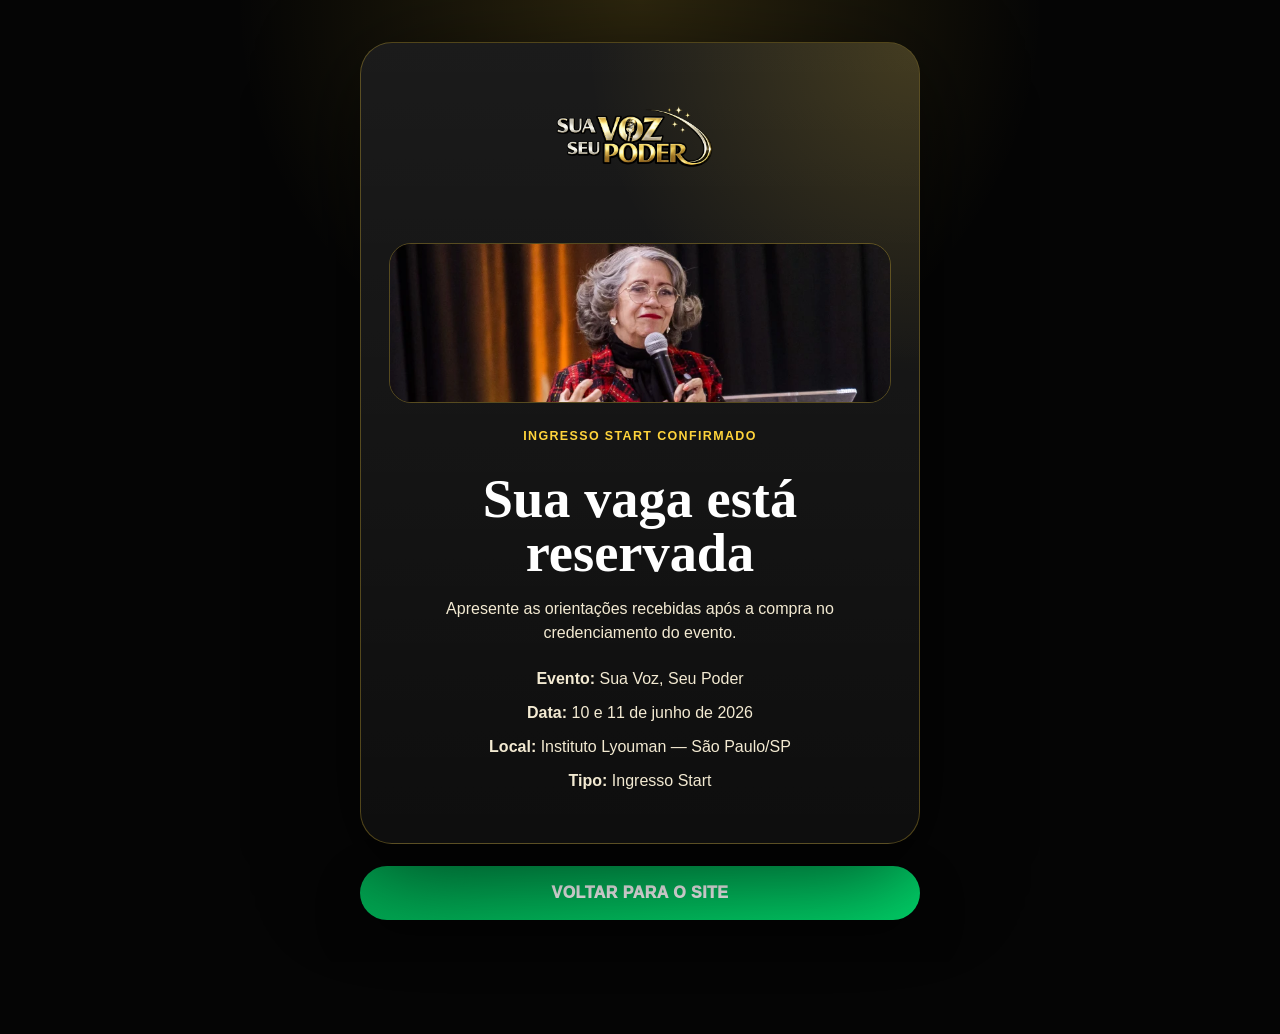
==== ingresso-start.html @ 7dbed967 "Add files via upload" ====
<!DOCTYPE html>
<html lang="pt-br">
<head>
  <meta charset="UTF-8"><meta name="viewport" content="width=device-width, initial-scale=1.0"><title>Ingresso Start | Sua Voz, Seu Poder</title><link rel="stylesheet" href="style.css">
  <script>!function(f,b,e,v,n,t,s){if(f.fbq)return;n=f.fbq=function(){n.callMethod?n.callMethod.apply(n,arguments):n.queue.push(arguments)};if(!f._fbq)f._fbq=n;n.push=n;n.loaded=!0;n.version='2.0';n.queue=[];t=b.createElement(e);t.async=!0;t.src=v;s=b.getElementsByTagName(e)[0];s.parentNode.insertBefore(t,s)}(window,document,'script','https://connect.facebook.net/en_US/fbevents.js');fbq('init','1332486198815609');fbq('track','PageView');fbq('track','Purchase',{value:27.90,currency:'BRL'});</script>
  <noscript><img height="1" width="1" style="display:none" src="https://www.facebook.com/tr?id=1332486198815609&ev=PageView&noscript=1" /></noscript>
  <style>.ticket-page{min-height:100vh;padding:42px 18px;display:flex;align-items:center;justify-content:center;background:radial-gradient(circle at top,rgba(255,212,59,.16),transparent 35%),#050505}.ticket-wrapper{width:min(100%,560px)}.ticket-card{position:relative;overflow:hidden;border-radius:32px;border:1px solid var(--line);background:linear-gradient(180deg,rgba(255,255,255,.08),rgba(255,255,255,.025)),#080808;box-shadow:0 30px 100px rgba(0,0,0,.65);padding:28px;text-align:center}.ticket-logo{width:min(240px,76%);margin:0 auto 12px}.ticket-photo{height:160px;margin:0 auto 20px;border-radius:22px;overflow:hidden;border:1px solid var(--line)}.ticket-photo img{width:100%;height:100%;object-fit:cover;object-position:center 12%}.ticket-title{font-family:Georgia,serif;font-size:clamp(2rem,7vw,3.4rem);line-height:1;margin:12px 0}.ticket-subtitle{color:#f3ead2}.ticket-info{display:grid;gap:10px;margin:22px 0;color:#f3ead2}.ticket-actions{display:grid;gap:12px;margin-top:22px}</style>
</head>
<body><main class="ticket-page"><div class="ticket-wrapper"><section class="ticket-card"><img src="assets/suavozseupoder.png" class="ticket-logo" alt="Sua Voz, Seu Poder"><div class="ticket-photo"><img src="assets/Transbordar_767_1_2_1.webp" alt="Noemiah Alvez"></div><span class="eyebrow center">Ingresso Start confirmado</span><h1 class="ticket-title">Sua vaga está reservada</h1><p class="ticket-subtitle">Apresente as orientações recebidas após a compra no credenciamento do evento.</p><div class="ticket-info"><div><strong>Evento:</strong> Sua Voz, Seu Poder</div><div><strong>Data:</strong> 10 e 11 de junho de 2026</div><div><strong>Local:</strong> Instituto Lyouman — São Paulo/SP</div><div><strong>Tipo:</strong> Ingresso Start</div></div></section><div class="ticket-actions"><a href="index.html" class="btn btn-vip">Voltar para o site</a></div></div></main></body></html>
---- style.css ----
:root{
  --black:#050505;
  --soft:#0b0a07;
  --card:#121212;
  --gold:#ffd43b;
  --gold2:#b8872d;
  --green:#00a651;
  --green-dark:#03743b;
  --red:#d60000;
  --white:#ffffff;
  --muted:#d9d1c0;
  --line:rgba(255,212,59,.28);
  --max:1120px;
}
*{box-sizing:border-box}
html{scroll-behavior:smooth}
body{margin:0;background:#050505;color:var(--white);font-family:Inter,Arial,sans-serif;line-height:1.5;overflow-x:hidden;padding-bottom:72px}
body::before{content:"";position:fixed;inset:0;background:radial-gradient(circle at 20% 0%,rgba(255,212,59,.16),transparent 28%),url("assets/bg111.webp") center/cover no-repeat;opacity:.72;z-index:-2}
body::after{content:"";position:fixed;inset:0;background:linear-gradient(180deg,rgba(0,0,0,.08),#050505 92%);z-index:-1}
a{color:inherit;text-decoration:none}
img{max-width:100%;display:block}
.container{width:min(100% - 28px,var(--max));margin:auto}.narrow{max-width:900px;margin-inline:auto}.center-text{text-align:center}.center{display:flex;justify-content:center;text-align:center}
.urgency-bar{position:sticky;top:0;z-index:30;background:linear-gradient(90deg,#8b0000,#e10c0c,#8b0000);box-shadow:0 12px 40px rgba(0,0,0,.4)}
.urgency-inner{width:min(100% - 18px,1200px);margin:auto;display:flex;align-items:center;justify-content:center;gap:16px;min-height:62px;text-align:center;flex-wrap:wrap}.urgency-inner strong{font-size:.9rem;letter-spacing:.08em}.urgency-inner span{font-size:.9rem}.countdown{display:flex;gap:6px}.countdown span{min-width:52px;border:1px solid rgba(255,255,255,.35);border-radius:10px;padding:4px 6px;background:rgba(0,0,0,.2)}.countdown b{display:block;font-size:1rem;line-height:1}.countdown small{display:block;font-size:.62rem;text-transform:uppercase;opacity:.9}
.hero{position:relative;overflow:hidden;background:#050505}.hero-media{width:100%;background:#080808}.hero-main-img{width:100%;height:auto;object-fit:cover}.hero-content{padding:52px 0 66px;text-align:center}.eyebrow{display:inline-flex;align-items:center;gap:8px;color:var(--gold);font-weight:900;text-transform:uppercase;letter-spacing:.11em;font-size:.78rem;margin-bottom:14px}h1,h2,h3{margin:0;color:#fff}h1,h2{font-family:Georgia,serif;line-height:1.05}h1{font-size:clamp(2.3rem,7vw,5.4rem);max-width:980px;margin:0 auto 20px}h2{font-size:clamp(2rem,5vw,4rem);margin-bottom:18px}h3{font-size:1.35rem}.lead{font-size:clamp(1.05rem,2vw,1.28rem);color:#f3ead2;max-width:850px;margin:0 auto 22px}.event-box{margin:26px auto 28px;width:min(100%,760px);padding:20px;border:1px solid var(--line);border-radius:22px;background:rgba(255,255,255,.06);box-shadow:0 18px 60px rgba(0,0,0,.35)}.event-box p{margin:4px 0;color:#f7edd6}.hero-actions,.center-actions{display:flex;gap:14px;justify-content:center;align-items:center;flex-wrap:wrap}.btn{display:inline-flex;align-items:center;justify-content:center;min-height:54px;padding:15px 24px;border-radius:999px;border:0;font-weight:950;text-transform:uppercase;letter-spacing:.03em;cursor:pointer;transition:.2s ease;box-shadow:0 18px 45px rgba(0,0,0,.38)}.btn:hover{transform:translateY(-2px);filter:brightness(1.06)}.btn-start{background:#e8e8e8;color:#111}.btn-vip{background:linear-gradient(135deg,var(--green),#00d268);color:#fff}.btn-map{background:transparent;color:#fff;border:1px solid var(--line)}.full{width:100%}.section{padding:82px 0}.section-divider{width:min(94%,1120px);height:34px;margin:0 auto;background:url("assets/Frame_1707480869_1.webp") center/contain no-repeat;opacity:.9}.vsl-section{padding-top:72px}.video-feature{margin:30px auto 0;border:1px solid var(--line);border-radius:28px;overflow:hidden;background:#111;box-shadow:0 25px 80px rgba(0,0,0,.5)}.vertical-video{width:min(100%,390px);aspect-ratio:9/16}.video-feature iframe,.video-wrap iframe,.video-wrapper iframe{width:100%;height:100%;border:0;display:block}.trainer-grid,.location-grid{display:grid;grid-template-columns:.9fr 1.1fr;gap:46px;align-items:center}.image-frame,.location-photo{border-radius:32px;overflow:hidden;border:1px solid var(--line);box-shadow:0 28px 90px rgba(0,0,0,.55);background:#111}.image-frame img{width:100%;height:520px;object-fit:cover;object-position:center 12%}.icon-list,.benefits{list-style:none;margin:22px 0 0;padding:0;display:grid;gap:12px}.icon-list li,.benefits li{position:relative;color:#f3ead2;background:rgba(255,255,255,.055);border:1px solid rgba(255,255,255,.08);border-radius:16px;padding:12px 14px}.authority-section{background:linear-gradient(180deg,rgba(255,212,59,.06),rgba(0,0,0,0))}.ticket-grid{display:grid;grid-template-columns:1fr 1fr;gap:24px;margin-top:42px;align-items:stretch}.ticket-card{position:relative;border:1px solid rgba(255,255,255,.12);background:linear-gradient(180deg,rgba(255,255,255,.08),rgba(255,255,255,.025)),#080808;border-radius:32px;padding:32px;box-shadow:0 30px 100px rgba(0,0,0,.58);overflow:hidden}.ticket-card::before{content:"";position:absolute;inset:0;background:radial-gradient(circle at top right,rgba(255,212,59,.18),transparent 34%);pointer-events:none}.ticket-card>*{position:relative}.vip-card{border:2px solid rgba(0,210,104,.75);box-shadow:0 30px 110px rgba(0,166,81,.18),0 30px 100px rgba(0,0,0,.65)}.vip-card::before{background:radial-gradient(circle at top right,rgba(0,210,104,.28),transparent 36%)}.ticket-label{display:inline-block;color:var(--gold);font-weight:950;text-transform:uppercase;letter-spacing:.12em;font-size:.78rem;margin-bottom:10px}.ticket-card h3{font-family:Georgia,serif;font-size:clamp(2.5rem,6vw,4.5rem);line-height:.95;margin-bottom:12px}.ticket-desc{color:#e9ddc5;min-height:74px}.price-block{margin:24px 0;background:rgba(255,255,255,.06);border:1px solid rgba(255,255,255,.1);border-radius:22px;padding:18px;text-align:center}.price-block small{display:block;text-transform:uppercase;letter-spacing:.1em;color:#cfc6b5;font-weight:800}.price-block strong{display:block;font-size:clamp(2.2rem,5vw,3.7rem);line-height:1;color:#fff}.vip-price strong{color:#3cff97}.recommended{position:absolute;top:18px;right:18px;background:var(--green);color:#fff;border-radius:999px;padding:8px 13px;font-weight:950;text-transform:uppercase;font-size:.72rem;letter-spacing:.06em}.benefits li{padding-left:34px}.benefits li::before{content:"✓";position:absolute;left:14px;top:12px;color:var(--green);font-weight:950}.comparison-table{margin-top:28px;border:1px solid var(--line);border-radius:24px;overflow:hidden;background:rgba(255,255,255,.04)}.row{display:grid;grid-template-columns:1.6fr .6fr .6fr}.row>div{padding:16px;border-bottom:1px solid rgba(255,255,255,.08);color:#f3ead2}.row>div:nth-child(2),.row>div:nth-child(3){text-align:center;font-weight:950}.row.head{background:rgba(255,212,59,.12);font-weight:950;text-transform:uppercase}.row.head>div{color:#fff}.row:last-child>div{border-bottom:0}.video-grid{display:grid;grid-template-columns:repeat(3,1fr);gap:22px;margin-top:34px}.video-card,.info-card{background:rgba(255,255,255,.055);border:1px solid rgba(255,255,255,.1);border-radius:24px;padding:14px;box-shadow:0 20px 70px rgba(0,0,0,.35)}.video-wrap{aspect-ratio:16/9;border-radius:18px;overflow:hidden;background:#111}.video-card h3{margin:14px 8px 2px}.two-videos{grid-template-columns:repeat(2,1fr)}.video-wrapper{aspect-ratio:16/9;border-radius:24px;overflow:hidden;border:1px solid var(--line);background:#111}.location-photo img{width:100%;height:480px;object-fit:cover}.schedule-grid{display:grid;grid-template-columns:1fr 1fr;gap:14px;margin:22px 0}.address{font-size:1.06rem;color:#f3ead2}.vagas-limitadas{color:#ff4646;font-weight:950}.faq-list{display:grid;gap:12px;margin-top:28px}.faq-list details{background:rgba(255,255,255,.065);border:1px solid rgba(255,255,255,.1);border-radius:18px;padding:18px 20px}.faq-list summary{cursor:pointer;font-weight:950;font-size:1.05rem}.faq-list p{color:#f3ead2;margin:12px 0 0}.final-logo{width:min(320px,80%);margin:0 auto 24px}.footer{text-align:center;color:#bfb6a5;padding:34px 18px 44px;border-top:1px solid rgba(255,255,255,.08)}.footer p{margin:6px 0}.floating-buy{position:fixed;left:50%;bottom:14px;transform:translateX(-50%);z-index:35;background:linear-gradient(135deg,var(--green),#00d268);color:#fff;padding:14px 22px;border-radius:999px;font-weight:950;text-align:center;box-shadow:0 20px 60px rgba(0,0,0,.45);width:min(92%,420px)}
@media(max-width:900px){.trainer-grid,.location-grid,.ticket-grid{grid-template-columns:1fr}.image-frame img,.location-photo img{height:auto}.video-grid,.two-videos{grid-template-columns:1fr}.ticket-desc{min-height:auto}.section{padding:62px 0}.row{grid-template-columns:1.2fr .45fr .45fr}.row>div{padding:13px 10px;font-size:.92rem}.urgency-inner{gap:8px;padding:8px 0}.hero-content{padding:38px 0 52px}}
@media(max-width:560px){body{padding-bottom:68px}.hero-actions,.center-actions{display:grid}.btn{width:100%;font-size:.9rem}.ticket-card{padding:24px 18px;border-radius:24px}.schedule-grid{grid-template-columns:1fr}.comparison-table{overflow-x:auto}.row{min-width:560px}.section-divider{height:24px}.urgency-inner strong,.urgency-inner span{font-size:.78rem}.countdown span{min-width:44px}.floating-buy{font-size:.86rem}.vertical-video{width:min(100%,330px)}}
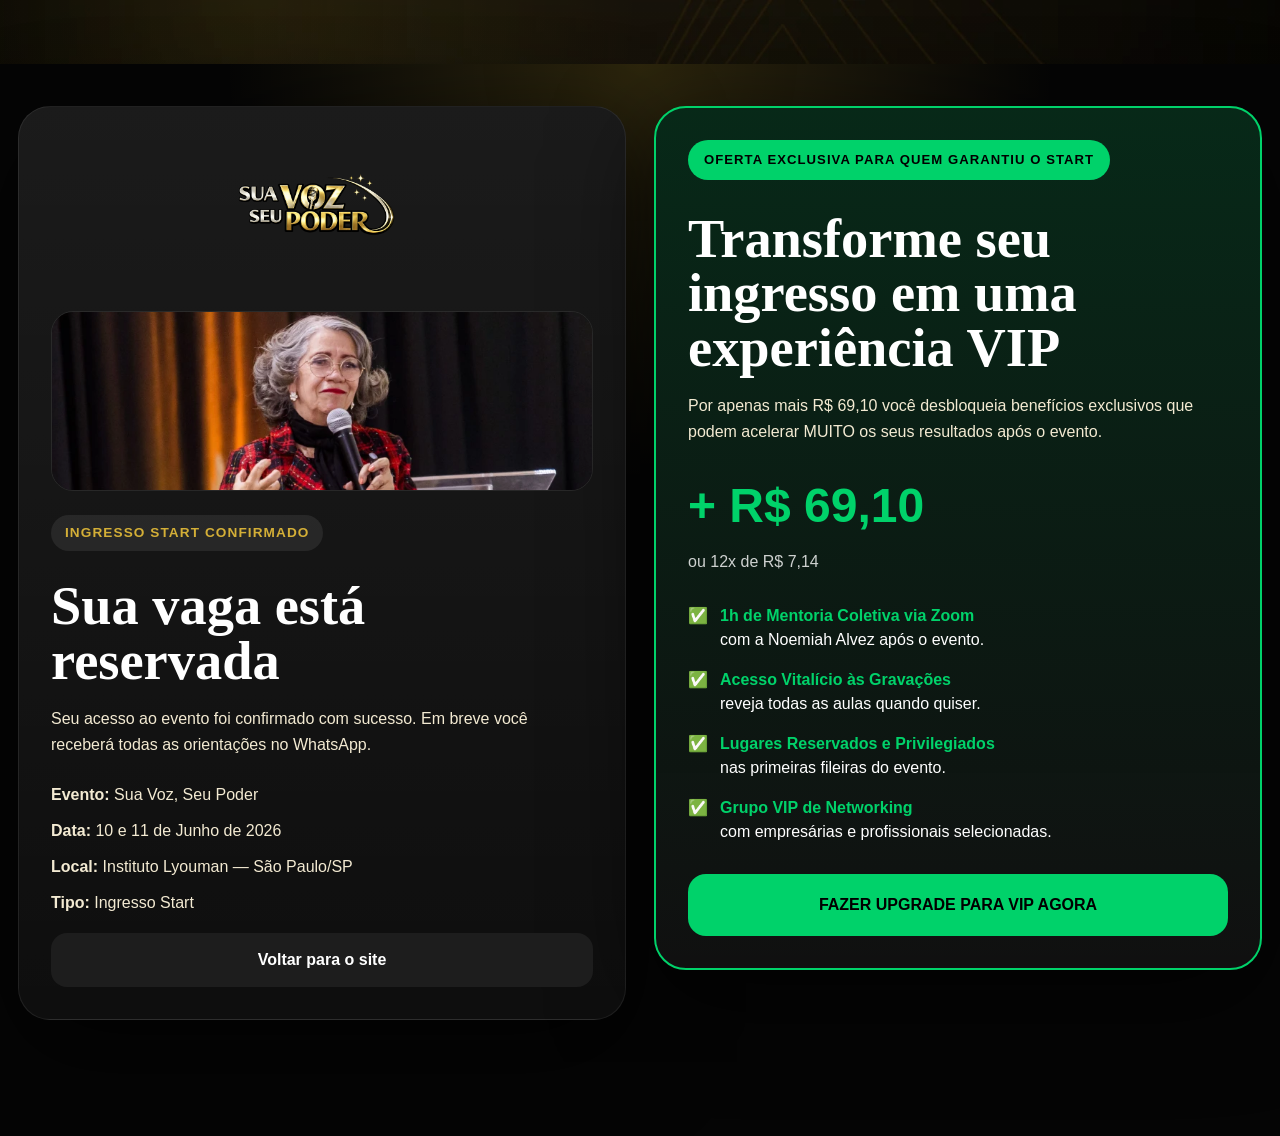
==== commit c1b51b1d: "Update ingresso-start.html" ====
--- a/ingresso-start.html
+++ b/ingresso-start.html
@@ -1,9 +1,422 @@
 <!DOCTYPE html>
 <html lang="pt-br">
 <head>
-  <meta charset="UTF-8"><meta name="viewport" content="width=device-width, initial-scale=1.0"><title>Ingresso Start | Sua Voz, Seu Poder</title><link rel="stylesheet" href="style.css">
-  <script>!function(f,b,e,v,n,t,s){if(f.fbq)return;n=f.fbq=function(){n.callMethod?n.callMethod.apply(n,arguments):n.queue.push(arguments)};if(!f._fbq)f._fbq=n;n.push=n;n.loaded=!0;n.version='2.0';n.queue=[];t=b.createElement(e);t.async=!0;t.src=v;s=b.getElementsByTagName(e)[0];s.parentNode.insertBefore(t,s)}(window,document,'script','https://connect.facebook.net/en_US/fbevents.js');fbq('init','1332486198815609');fbq('track','PageView');fbq('track','Purchase',{value:27.90,currency:'BRL'});</script>
-  <noscript><img height="1" width="1" style="display:none" src="https://www.facebook.com/tr?id=1332486198815609&ev=PageView&noscript=1" /></noscript>
-  <style>.ticket-page{min-height:100vh;padding:42px 18px;display:flex;align-items:center;justify-content:center;background:radial-gradient(circle at top,rgba(255,212,59,.16),transparent 35%),#050505}.ticket-wrapper{width:min(100%,560px)}.ticket-card{position:relative;overflow:hidden;border-radius:32px;border:1px solid var(--line);background:linear-gradient(180deg,rgba(255,255,255,.08),rgba(255,255,255,.025)),#080808;box-shadow:0 30px 100px rgba(0,0,0,.65);padding:28px;text-align:center}.ticket-logo{width:min(240px,76%);margin:0 auto 12px}.ticket-photo{height:160px;margin:0 auto 20px;border-radius:22px;overflow:hidden;border:1px solid var(--line)}.ticket-photo img{width:100%;height:100%;object-fit:cover;object-position:center 12%}.ticket-title{font-family:Georgia,serif;font-size:clamp(2rem,7vw,3.4rem);line-height:1;margin:12px 0}.ticket-subtitle{color:#f3ead2}.ticket-info{display:grid;gap:10px;margin:22px 0;color:#f3ead2}.ticket-actions{display:grid;gap:12px;margin-top:22px}</style>
+  <meta charset="UTF-8">
+  <meta name="viewport" content="width=device-width, initial-scale=1.0">
+
+  <title>Ingresso Start | Sua Voz, Seu Poder</title>
+
+  <link rel="stylesheet" href="style.css">
+
+  <!-- META PIXEL -->
+  <script>
+    !function(f,b,e,v,n,t,s){
+      if(f.fbq)return;
+      n=f.fbq=function(){
+        n.callMethod ?
+        n.callMethod.apply(n,arguments) :
+        n.queue.push(arguments)
+      };
+
+      if(!f._fbq)f._fbq=n;
+
+      n.push=n;
+      n.loaded=!0;
+      n.version='2.0';
+      n.queue=[];
+
+      t=b.createElement(e);
+      t.async=!0;
+      t.src=v;
+
+      s=b.getElementsByTagName(e)[0];
+      s.parentNode.insertBefore(t,s)
+
+    }(
+      window,
+      document,
+      'script',
+      'https://connect.facebook.net/en_US/fbevents.js'
+    );
+
+    fbq('init','1332486198815609');
+
+    fbq('track','PageView');
+
+    fbq('track','Purchase',{
+      value:27.90,
+      currency:'BRL'
+    });
+  </script>
+
+  <noscript>
+    <img
+      height="1"
+      width="1"
+      style="display:none"
+      src="https://www.facebook.com/tr?id=1332486198815609&ev=PageView&noscript=1"
+    />
+  </noscript>
+
+  <style>
+
+    .ticket-page{
+      min-height:100vh;
+      padding:42px 18px;
+      background:
+      radial-gradient(circle at top, rgba(255,212,59,.16), transparent 35%),
+      #050505;
+    }
+
+    .ticket-layout{
+      width:min(1280px,100%);
+      margin:0 auto;
+
+      display:grid;
+      grid-template-columns:1fr 1fr;
+      gap:28px;
+
+      align-items:start;
+    }
+
+    .ticket-card,
+    .upsell-card{
+      position:relative;
+      overflow:hidden;
+
+      border-radius:32px;
+      border:1px solid rgba(255,255,255,.08);
+
+      background:
+      linear-gradient(
+        180deg,
+        rgba(255,255,255,.08),
+        rgba(255,255,255,.025)
+      ),
+      #080808;
+
+      box-shadow:0 30px 100px rgba(0,0,0,.65);
+
+      padding:32px;
+    }
+
+    .ticket-logo{
+      width:min(240px,76%);
+      margin:0 auto 12px;
+      display:block;
+    }
+
+    .ticket-photo{
+      height:180px;
+      border-radius:22px;
+      overflow:hidden;
+      margin-bottom:24px;
+      border:1px solid rgba(255,255,255,.08);
+    }
+
+    .ticket-photo img{
+      width:100%;
+      height:100%;
+      object-fit:cover;
+      object-position:center 12%;
+    }
+
+    .eyebrow{
+      display:inline-block;
+      padding:8px 14px;
+      border-radius:999px;
+
+      background:rgba(255,255,255,.08);
+
+      color:#d4af37;
+
+      font-size:.85rem;
+      font-weight:700;
+      text-transform:uppercase;
+      letter-spacing:.08em;
+
+      margin-bottom:18px;
+    }
+
+    .ticket-title{
+      font-size:clamp(2rem,5vw,3.4rem);
+      line-height:1;
+      margin:10px 0 18px;
+    }
+
+    .ticket-subtitle{
+      color:#f3ead2;
+      line-height:1.6;
+      margin-bottom:26px;
+    }
+
+    .ticket-info{
+      display:grid;
+      gap:12px;
+      margin-top:26px;
+      color:#f3ead2;
+    }
+
+    .upsell-card{
+      border:2px solid #00d26a;
+      background:
+      linear-gradient(
+        180deg,
+        rgba(0,210,106,.16),
+        rgba(255,255,255,.03)
+      ),
+      #080808;
+    }
+
+    .upsell-highlight{
+      display:inline-block;
+
+      background:#00d26a;
+      color:#000;
+
+      padding:10px 16px;
+
+      border-radius:999px;
+
+      font-size:.82rem;
+      font-weight:900;
+      text-transform:uppercase;
+      letter-spacing:.08em;
+
+      margin-bottom:22px;
+    }
+
+    .upsell-price{
+      font-size:3rem;
+      font-weight:900;
+      color:#00d26a;
+      margin:12px 0 8px;
+    }
+
+    .upsell-installments{
+      opacity:.8;
+      margin-bottom:24px;
+    }
+
+    .upsell-list{
+      display:grid;
+      gap:16px;
+      margin:30px 0;
+    }
+
+    .upsell-item{
+      display:flex;
+      gap:12px;
+      align-items:flex-start;
+      line-height:1.5;
+    }
+
+    .upsell-item strong{
+      color:#00d26a;
+    }
+
+    .upsell-button{
+      display:flex;
+      align-items:center;
+      justify-content:center;
+
+      width:100%;
+
+      min-height:62px;
+
+      border-radius:18px;
+
+      background:#00d26a;
+      color:#000;
+
+      text-decoration:none;
+
+      font-size:1rem;
+      font-weight:900;
+
+      transition:.25s ease;
+    }
+
+    .upsell-button:hover{
+      transform:translateY(-2px);
+      opacity:.92;
+    }
+
+    .back-button{
+      display:flex;
+      justify-content:center;
+      align-items:center;
+
+      width:100%;
+      min-height:54px;
+
+      margin-top:18px;
+
+      border-radius:16px;
+
+      background:#1d1d1d;
+      color:#fff;
+
+      text-decoration:none;
+      font-weight:700;
+    }
+
+    @media(max-width:920px){
+
+      .ticket-layout{
+        grid-template-columns:1fr;
+      }
+
+      .upsell-card{
+        order:-1;
+      }
+
+    }
+
+  </style>
 </head>
-<body><main class="ticket-page"><div class="ticket-wrapper"><section class="ticket-card"><img src="assets/suavozseupoder.png" class="ticket-logo" alt="Sua Voz, Seu Poder"><div class="ticket-photo"><img src="assets/Transbordar_767_1_2_1.webp" alt="Noemiah Alvez"></div><span class="eyebrow center">Ingresso Start confirmado</span><h1 class="ticket-title">Sua vaga está reservada</h1><p class="ticket-subtitle">Apresente as orientações recebidas após a compra no credenciamento do evento.</p><div class="ticket-info"><div><strong>Evento:</strong> Sua Voz, Seu Poder</div><div><strong>Data:</strong> 10 e 11 de junho de 2026</div><div><strong>Local:</strong> Instituto Lyouman — São Paulo/SP</div><div><strong>Tipo:</strong> Ingresso Start</div></div></section><div class="ticket-actions"><a href="index.html" class="btn btn-vip">Voltar para o site</a></div></div></main></body></html>
+
+<body>
+
+  <main class="ticket-page">
+
+    <div class="ticket-layout">
+
+      <!-- CARD START -->
+
+      <section class="ticket-card">
+
+        <img
+          src="assets/suavozseupoder.png"
+          class="ticket-logo"
+          alt="Sua Voz, Seu Poder"
+        >
+
+        <div class="ticket-photo">
+          <img
+            src="assets/Transbordar_767_1_2_1.webp"
+            alt="Noemiah Alvez"
+          >
+        </div>
+
+        <span class="eyebrow">
+          Ingresso Start Confirmado
+        </span>
+
+        <h1 class="ticket-title">
+          Sua vaga está reservada
+        </h1>
+
+        <p class="ticket-subtitle">
+          Seu acesso ao evento foi confirmado com sucesso.
+          Em breve você receberá todas as orientações no WhatsApp.
+        </p>
+
+        <div class="ticket-info">
+
+          <div>
+            <strong>Evento:</strong>
+            Sua Voz, Seu Poder
+          </div>
+
+          <div>
+            <strong>Data:</strong>
+            10 e 11 de Junho de 2026
+          </div>
+
+          <div>
+            <strong>Local:</strong>
+            Instituto Lyouman — São Paulo/SP
+          </div>
+
+          <div>
+            <strong>Tipo:</strong>
+            Ingresso Start
+          </div>
+
+        </div>
+
+        <a href="index.html" class="back-button">
+          Voltar para o site
+        </a>
+
+      </section>
+
+      <!-- UPSELL VIP -->
+
+      <section class="upsell-card">
+
+        <span class="upsell-highlight">
+          Oferta Exclusiva Para Quem Garantiu o Start
+        </span>
+
+        <h2 class="ticket-title">
+          Transforme seu ingresso em uma experiência VIP
+        </h2>
+
+        <p class="ticket-subtitle">
+          Por apenas mais R$ 69,10 você desbloqueia
+          benefícios exclusivos que podem acelerar
+          MUITO os seus resultados após o evento.
+        </p>
+
+        <div class="upsell-price">
+          + R$ 69,10
+        </div>
+
+        <div class="upsell-installments">
+          ou 12x de R$ 7,14
+        </div>
+
+        <div class="upsell-list">
+
+          <div class="upsell-item">
+            ✅
+            <div>
+              <strong>1h de Mentoria Coletiva via Zoom</strong><br>
+              com a Noemiah Alvez após o evento.
+            </div>
+          </div>
+
+          <div class="upsell-item">
+            ✅
+            <div>
+              <strong>Acesso Vitalício às Gravações</strong><br>
+              reveja todas as aulas quando quiser.
+            </div>
+          </div>
+
+          <div class="upsell-item">
+            ✅
+            <div>
+              <strong>Lugares Reservados e Privilegiados</strong><br>
+              nas primeiras fileiras do evento.
+            </div>
+          </div>
+
+          <div class="upsell-item">
+            ✅
+            <div>
+              <strong>Grupo VIP de Networking</strong><br>
+              com empresárias e profissionais selecionadas.
+            </div>
+          </div>
+
+        </div>
+
+        <a
+          href="#COLE_AQUI_O_LINK_DO_UPSELL"
+          class="upsell-button"
+          onclick="fbq('track', 'InitiateCheckout');"
+        >
+          FAZER UPGRADE PARA VIP AGORA
+        </a>
+
+      </section>
+
+    </div>
+
+  </main>
+
+</body>
+</html>
--- a/style.css
+++ b/style.css
@@ -2,26 +2,132 @@
   --black:#050505;
   --soft:#0b0a07;
   --card:#121212;
+  --card2:#181818;
   --gold:#ffd43b;
   --gold2:#b8872d;
   --green:#00a651;
-  --green-dark:#03743b;
+  --green2:#00d268;
   --red:#d60000;
   --white:#ffffff;
   --muted:#d9d1c0;
+  --muted2:#918a7b;
   --line:rgba(255,212,59,.28);
   --max:1120px;
+  --bar-height:82px;
 }
 *{box-sizing:border-box}
 html{scroll-behavior:smooth}
-body{margin:0;background:#050505;color:var(--white);font-family:Inter,Arial,sans-serif;line-height:1.5;overflow-x:hidden;padding-bottom:72px}
-body::before{content:"";position:fixed;inset:0;background:radial-gradient(circle at 20% 0%,rgba(255,212,59,.16),transparent 28%),url("assets/bg111.webp") center/cover no-repeat;opacity:.72;z-index:-2}
-body::after{content:"";position:fixed;inset:0;background:linear-gradient(180deg,rgba(0,0,0,.08),#050505 92%);z-index:-1}
+body{
+  margin:0;
+  background:#050505;
+  color:var(--white);
+  font-family:Inter,Arial,sans-serif;
+  line-height:1.5;
+  overflow-x:hidden;
+  padding-top:var(--bar-height);
+  padding-bottom:74px;
+}
+body::before{
+  content:"";
+  position:fixed;
+  inset:0;
+  background:radial-gradient(circle at 20% 0%,rgba(255,212,59,.14),transparent 28%),url("assets/bg111.webp") center/cover no-repeat;
+  opacity:.72;
+  z-index:-2;
+}
+body::after{
+  content:"";
+  position:fixed;
+  inset:0;
+  background:linear-gradient(180deg,rgba(0,0,0,.08),#050505 92%);
+  z-index:-1;
+}
 a{color:inherit;text-decoration:none}
 img{max-width:100%;display:block}
-.container{width:min(100% - 28px,var(--max));margin:auto}.narrow{max-width:900px;margin-inline:auto}.center-text{text-align:center}.center{display:flex;justify-content:center;text-align:center}
-.urgency-bar{position:sticky;top:0;z-index:30;background:linear-gradient(90deg,#8b0000,#e10c0c,#8b0000);box-shadow:0 12px 40px rgba(0,0,0,.4)}
-.urgency-inner{width:min(100% - 18px,1200px);margin:auto;display:flex;align-items:center;justify-content:center;gap:16px;min-height:62px;text-align:center;flex-wrap:wrap}.urgency-inner strong{font-size:.9rem;letter-spacing:.08em}.urgency-inner span{font-size:.9rem}.countdown{display:flex;gap:6px}.countdown span{min-width:52px;border:1px solid rgba(255,255,255,.35);border-radius:10px;padding:4px 6px;background:rgba(0,0,0,.2)}.countdown b{display:block;font-size:1rem;line-height:1}.countdown small{display:block;font-size:.62rem;text-transform:uppercase;opacity:.9}
-.hero{position:relative;overflow:hidden;background:#050505}.hero-media{width:100%;background:#080808}.hero-main-img{width:100%;height:auto;object-fit:cover}.hero-content{padding:52px 0 66px;text-align:center}.eyebrow{display:inline-flex;align-items:center;gap:8px;color:var(--gold);font-weight:900;text-transform:uppercase;letter-spacing:.11em;font-size:.78rem;margin-bottom:14px}h1,h2,h3{margin:0;color:#fff}h1,h2{font-family:Georgia,serif;line-height:1.05}h1{font-size:clamp(2.3rem,7vw,5.4rem);max-width:980px;margin:0 auto 20px}h2{font-size:clamp(2rem,5vw,4rem);margin-bottom:18px}h3{font-size:1.35rem}.lead{font-size:clamp(1.05rem,2vw,1.28rem);color:#f3ead2;max-width:850px;margin:0 auto 22px}.event-box{margin:26px auto 28px;width:min(100%,760px);padding:20px;border:1px solid var(--line);border-radius:22px;background:rgba(255,255,255,.06);box-shadow:0 18px 60px rgba(0,0,0,.35)}.event-box p{margin:4px 0;color:#f7edd6}.hero-actions,.center-actions{display:flex;gap:14px;justify-content:center;align-items:center;flex-wrap:wrap}.btn{display:inline-flex;align-items:center;justify-content:center;min-height:54px;padding:15px 24px;border-radius:999px;border:0;font-weight:950;text-transform:uppercase;letter-spacing:.03em;cursor:pointer;transition:.2s ease;box-shadow:0 18px 45px rgba(0,0,0,.38)}.btn:hover{transform:translateY(-2px);filter:brightness(1.06)}.btn-start{background:#e8e8e8;color:#111}.btn-vip{background:linear-gradient(135deg,var(--green),#00d268);color:#fff}.btn-map{background:transparent;color:#fff;border:1px solid var(--line)}.full{width:100%}.section{padding:82px 0}.section-divider{width:min(94%,1120px);height:34px;margin:0 auto;background:url("assets/Frame_1707480869_1.webp") center/contain no-repeat;opacity:.9}.vsl-section{padding-top:72px}.video-feature{margin:30px auto 0;border:1px solid var(--line);border-radius:28px;overflow:hidden;background:#111;box-shadow:0 25px 80px rgba(0,0,0,.5)}.vertical-video{width:min(100%,390px);aspect-ratio:9/16}.video-feature iframe,.video-wrap iframe,.video-wrapper iframe{width:100%;height:100%;border:0;display:block}.trainer-grid,.location-grid{display:grid;grid-template-columns:.9fr 1.1fr;gap:46px;align-items:center}.image-frame,.location-photo{border-radius:32px;overflow:hidden;border:1px solid var(--line);box-shadow:0 28px 90px rgba(0,0,0,.55);background:#111}.image-frame img{width:100%;height:520px;object-fit:cover;object-position:center 12%}.icon-list,.benefits{list-style:none;margin:22px 0 0;padding:0;display:grid;gap:12px}.icon-list li,.benefits li{position:relative;color:#f3ead2;background:rgba(255,255,255,.055);border:1px solid rgba(255,255,255,.08);border-radius:16px;padding:12px 14px}.authority-section{background:linear-gradient(180deg,rgba(255,212,59,.06),rgba(0,0,0,0))}.ticket-grid{display:grid;grid-template-columns:1fr 1fr;gap:24px;margin-top:42px;align-items:stretch}.ticket-card{position:relative;border:1px solid rgba(255,255,255,.12);background:linear-gradient(180deg,rgba(255,255,255,.08),rgba(255,255,255,.025)),#080808;border-radius:32px;padding:32px;box-shadow:0 30px 100px rgba(0,0,0,.58);overflow:hidden}.ticket-card::before{content:"";position:absolute;inset:0;background:radial-gradient(circle at top right,rgba(255,212,59,.18),transparent 34%);pointer-events:none}.ticket-card>*{position:relative}.vip-card{border:2px solid rgba(0,210,104,.75);box-shadow:0 30px 110px rgba(0,166,81,.18),0 30px 100px rgba(0,0,0,.65)}.vip-card::before{background:radial-gradient(circle at top right,rgba(0,210,104,.28),transparent 36%)}.ticket-label{display:inline-block;color:var(--gold);font-weight:950;text-transform:uppercase;letter-spacing:.12em;font-size:.78rem;margin-bottom:10px}.ticket-card h3{font-family:Georgia,serif;font-size:clamp(2.5rem,6vw,4.5rem);line-height:.95;margin-bottom:12px}.ticket-desc{color:#e9ddc5;min-height:74px}.price-block{margin:24px 0;background:rgba(255,255,255,.06);border:1px solid rgba(255,255,255,.1);border-radius:22px;padding:18px;text-align:center}.price-block small{display:block;text-transform:uppercase;letter-spacing:.1em;color:#cfc6b5;font-weight:800}.price-block strong{display:block;font-size:clamp(2.2rem,5vw,3.7rem);line-height:1;color:#fff}.vip-price strong{color:#3cff97}.recommended{position:absolute;top:18px;right:18px;background:var(--green);color:#fff;border-radius:999px;padding:8px 13px;font-weight:950;text-transform:uppercase;font-size:.72rem;letter-spacing:.06em}.benefits li{padding-left:34px}.benefits li::before{content:"✓";position:absolute;left:14px;top:12px;color:var(--green);font-weight:950}.comparison-table{margin-top:28px;border:1px solid var(--line);border-radius:24px;overflow:hidden;background:rgba(255,255,255,.04)}.row{display:grid;grid-template-columns:1.6fr .6fr .6fr}.row>div{padding:16px;border-bottom:1px solid rgba(255,255,255,.08);color:#f3ead2}.row>div:nth-child(2),.row>div:nth-child(3){text-align:center;font-weight:950}.row.head{background:rgba(255,212,59,.12);font-weight:950;text-transform:uppercase}.row.head>div{color:#fff}.row:last-child>div{border-bottom:0}.video-grid{display:grid;grid-template-columns:repeat(3,1fr);gap:22px;margin-top:34px}.video-card,.info-card{background:rgba(255,255,255,.055);border:1px solid rgba(255,255,255,.1);border-radius:24px;padding:14px;box-shadow:0 20px 70px rgba(0,0,0,.35)}.video-wrap{aspect-ratio:16/9;border-radius:18px;overflow:hidden;background:#111}.video-card h3{margin:14px 8px 2px}.two-videos{grid-template-columns:repeat(2,1fr)}.video-wrapper{aspect-ratio:16/9;border-radius:24px;overflow:hidden;border:1px solid var(--line);background:#111}.location-photo img{width:100%;height:480px;object-fit:cover}.schedule-grid{display:grid;grid-template-columns:1fr 1fr;gap:14px;margin:22px 0}.address{font-size:1.06rem;color:#f3ead2}.vagas-limitadas{color:#ff4646;font-weight:950}.faq-list{display:grid;gap:12px;margin-top:28px}.faq-list details{background:rgba(255,255,255,.065);border:1px solid rgba(255,255,255,.1);border-radius:18px;padding:18px 20px}.faq-list summary{cursor:pointer;font-weight:950;font-size:1.05rem}.faq-list p{color:#f3ead2;margin:12px 0 0}.final-logo{width:min(320px,80%);margin:0 auto 24px}.footer{text-align:center;color:#bfb6a5;padding:34px 18px 44px;border-top:1px solid rgba(255,255,255,.08)}.footer p{margin:6px 0}.floating-buy{position:fixed;left:50%;bottom:14px;transform:translateX(-50%);z-index:35;background:linear-gradient(135deg,var(--green),#00d268);color:#fff;padding:14px 22px;border-radius:999px;font-weight:950;text-align:center;box-shadow:0 20px 60px rgba(0,0,0,.45);width:min(92%,420px)}
-@media(max-width:900px){.trainer-grid,.location-grid,.ticket-grid{grid-template-columns:1fr}.image-frame img,.location-photo img{height:auto}.video-grid,.two-videos{grid-template-columns:1fr}.ticket-desc{min-height:auto}.section{padding:62px 0}.row{grid-template-columns:1.2fr .45fr .45fr}.row>div{padding:13px 10px;font-size:.92rem}.urgency-inner{gap:8px;padding:8px 0}.hero-content{padding:38px 0 52px}}
-@media(max-width:560px){body{padding-bottom:68px}.hero-actions,.center-actions{display:grid}.btn{width:100%;font-size:.9rem}.ticket-card{padding:24px 18px;border-radius:24px}.schedule-grid{grid-template-columns:1fr}.comparison-table{overflow-x:auto}.row{min-width:560px}.section-divider{height:24px}.urgency-inner strong,.urgency-inner span{font-size:.78rem}.countdown span{min-width:44px}.floating-buy{font-size:.86rem}.vertical-video{width:min(100%,330px)}}
+p{color:#f0e6d2}
+.container{width:min(100% - 28px,var(--max));margin:auto}
+.narrow{max-width:900px;margin-inline:auto}
+.center-text{text-align:center}
+.center{display:flex;justify-content:center;text-align:center}
+
+/* TARJA FIXA */
+.urgency-bar{
+  position:fixed;
+  top:0;
+  left:0;
+  right:0;
+  z-index:999;
+  background:linear-gradient(90deg,#8b0000 0%,#e10c0c 45%,#850000 100%);
+  box-shadow:0 12px 40px rgba(0,0,0,.45);
+}
+.urgency-inner{
+  width:min(100% - 18px,1200px);
+  margin:auto;
+  min-height:var(--bar-height);
+  display:flex;
+  align-items:center;
+  justify-content:space-between;
+  gap:14px;
+}
+.urgency-copy{display:grid;gap:2px;min-width:0}
+.urgency-copy strong{font-size:.92rem;letter-spacing:.04em;color:#fff;text-transform:uppercase}
+.urgency-copy strong::after{content:" •";color:var(--gold)}
+.urgency-copy span{font-size:.84rem;color:#ffe8e8}
+.countdown-wrap{display:flex;align-items:center;gap:10px;flex-shrink:0}
+.countdown-wrap>span{font-size:.78rem;color:#fff;line-height:1.15;text-align:right;max-width:96px}
+.countdown{display:flex;gap:6px}
+.countdown span{
+  min-width:48px;
+  border-radius:8px;
+  padding:7px 5px;
+  background:rgba(0,0,0,.35);
+  border:1px solid rgba(255,255,255,.18);
+  text-align:center;
+}
+.countdown b{display:block;font-size:1rem;line-height:1;color:#fff}
+.countdown small{display:block;font-size:.56rem;text-transform:uppercase;color:#ffe8e8;margin-top:3px}
+
+.hero{position:relative;overflow:hidden;background:#050505}
+.hero-media{width:100%;background:#080808}
+.hero-main-img{width:100%;height:auto;object-fit:cover}
+.hero-content{padding:46px 0 60px;text-align:center}
+.hero-logo{width:min(300px,76%);margin:0 auto 24px}
+.eyebrow{display:inline-flex;align-items:center;gap:8px;color:var(--gold);font-weight:900;text-transform:uppercase;letter-spacing:.11em;font-size:.76rem;margin-bottom:14px}
+h1,h2,h3{margin:0;color:#fff}
+h1,h2{font-family:Georgia,serif;line-height:1.05}
+h1{font-size:clamp(2.15rem,8vw,5.2rem);max-width:980px;margin:0 auto 20px}
+h2{font-size:clamp(2rem,6vw,4rem);margin-bottom:18px}
+h3{font-size:1.35rem}.lead{font-size:clamp(1.03rem,2vw,1.28rem);color:#f3ead2;max-width:850px;margin:0 auto 22px}
+.event-pills{display:flex;justify-content:center;gap:10px;flex-wrap:wrap;margin:24px auto 28px}
+.event-pills span{border:1px solid var(--line);border-radius:999px;background:rgba(255,255,255,.055);padding:10px 14px;font-weight:800;color:#fff}
+.hero-actions,.center-actions{display:flex;gap:14px;justify-content:center;align-items:center;flex-wrap:wrap}
+.btn{display:inline-flex;align-items:center;justify-content:center;min-height:54px;padding:15px 24px;border-radius:999px;border:0;font-weight:950;text-transform:uppercase;letter-spacing:.03em;cursor:pointer;transition:.2s ease;box-shadow:0 18px 45px rgba(0,0,0,.38);text-align:center}
+.btn:hover{transform:translateY(-2px);filter:brightness(1.06)}
+.btn-vip{background:linear-gradient(135deg,var(--green),var(--green2));color:#fff;box-shadow:0 18px 60px rgba(0,166,81,.34)}
+.btn-ghost,.btn-map{background:transparent;color:#fff;border:1px solid var(--line)}
+.btn-start-subtle{background:transparent;color:#ded8cc;border:1px solid rgba(255,255,255,.22);box-shadow:none;min-height:48px;font-size:.82rem;opacity:.86}
+.btn-start-subtle:hover{background:rgba(255,255,255,.06);opacity:1}
+.full{width:100%}
+.section{padding:70px 0}
+.section-divider{width:min(94%,1120px);height:34px;margin:0 auto;background:url("assets/Frame_1707480869_1.webp") center/contain no-repeat;opacity:.9}
+.vsl-section{padding-top:64px}.video-feature{margin:30px auto 0;border:1px solid var(--line);border-radius:28px;overflow:hidden;background:#111;box-shadow:0 25px 80px rgba(0,0,0,.5)}.vertical-video{width:min(100%,390px);aspect-ratio:9/16}.video-feature iframe,.video-wrap iframe,.video-wrapper iframe{width:100%;height:100%;border:0;display:block}
+.trainer-grid,.location-grid{display:grid;grid-template-columns:1fr;gap:30px;align-items:center}.image-frame,.location-photo{border-radius:28px;overflow:hidden;border:1px solid var(--line);box-shadow:0 28px 90px rgba(0,0,0,.55);background:#111}.image-frame img{width:100%;height:auto;object-fit:cover;object-position:center 12%}.icon-list,.benefits{list-style:none;margin:22px 0 0;padding:0;display:grid;gap:12px}.icon-list li,.benefits li{position:relative;color:#f3ead2;background:rgba(255,255,255,.055);border:1px solid rgba(255,255,255,.08);border-radius:16px;padding:12px 14px}.authority-section{background:linear-gradient(180deg,rgba(255,212,59,.06),rgba(0,0,0,0))}
+
+/* INGRESSOS MOBILE-FIRST */
+.ticket-grid{display:grid;grid-template-columns:1fr;gap:20px;margin-top:42px;align-items:stretch}
+.ticket-card{position:relative;border-radius:28px;padding:24px 18px;overflow:hidden;min-width:0}
+.ticket-card>*{position:relative;z-index:1}.ticket-label{display:inline-block;color:var(--gold);font-weight:950;text-transform:uppercase;letter-spacing:.12em;font-size:.72rem;margin-bottom:10px}.ticket-card h3{font-family:Georgia,serif;font-size:clamp(2.6rem,10vw,4.7rem);line-height:.88;margin-bottom:12px}.ticket-desc{color:#e9ddc5;margin-top:0}.price-block{margin:22px 0;border-radius:22px;padding:18px;text-align:center}.price-block small{display:block;text-transform:uppercase;letter-spacing:.1em;font-weight:800}.price-block strong{display:block;font-size:clamp(2.15rem,9vw,3.7rem);line-height:1}.start-card{background:linear-gradient(180deg,rgba(255,255,255,.065),rgba(255,255,255,.018)),#111;border:1px solid rgba(255,255,255,.12);box-shadow:0 22px 80px rgba(0,0,0,.52);opacity:.96}.start-card::before{content:"";position:absolute;inset:0;background:radial-gradient(circle at top right,rgba(150,150,150,.16),transparent 38%);pointer-events:none}.start-card h3{color:#f1f1f1}.start-price{background:rgba(255,255,255,.045);border:1px solid rgba(255,255,255,.1)}.start-price small{color:#aaa}.start-price strong{color:#e9e9e9;font-size:clamp(1.9rem,8vw,3.1rem)}.loss-box{margin:24px 0 22px;padding:18px;border-radius:22px;background:rgba(0,0,0,.26);border:1px solid rgba(255,255,255,.08)}.loss-box p{margin:0 0 12px;color:#aaa;font-weight:800;text-align:center}.missed li{color:#8f8f8f;text-decoration:line-through;text-decoration-thickness:1px;background:rgba(255,255,255,.025);padding-left:34px}.missed li::before{content:"×";position:absolute;left:14px;top:12px;color:#777;font-weight:950;text-decoration:none}.included li{padding-left:34px}.included li::before{content:"✓";position:absolute;left:14px;top:12px;color:#b7b7b7;font-weight:950}.vip-card{background:linear-gradient(180deg,rgba(255,212,59,.08),rgba(0,166,81,.08) 40%,rgba(255,255,255,.025)),#060606;border:2px solid rgba(0,210,104,.86);box-shadow:0 30px 110px rgba(0,166,81,.2),0 30px 100px rgba(0,0,0,.7)}.vip-card::before{content:"";position:absolute;inset:0;background:radial-gradient(circle at top right,rgba(0,210,104,.32),transparent 38%),radial-gradient(circle at 10% 0%,rgba(255,212,59,.18),transparent 28%);pointer-events:none}.recommended{position:absolute;top:0;right:18px;transform:translateY(-1px);background:linear-gradient(135deg,#ffd43b,#b8872d);color:#161000;border-radius:0 0 16px 16px;padding:10px 15px;font-weight:950;text-transform:uppercase;font-size:.72rem;letter-spacing:.06em;z-index:2}.vip-price{background:rgba(0,166,81,.12);border:1px solid rgba(0,210,104,.44)}.vip-price small{color:#d7f8e5}.vip-price strong{color:#3cff97}.vip-bonus{margin:0 0 18px;border:1px solid rgba(255,212,59,.35);background:rgba(255,212,59,.08);border-radius:16px;padding:14px;text-align:center;font-weight:950;color:var(--gold);text-transform:uppercase;font-size:.9rem}.vip-benefits li{padding-left:38px;background:rgba(255,255,255,.07)}.vip-benefits li::before{content:"✓";position:absolute;left:14px;top:11px;width:20px;height:20px;border-radius:50%;display:grid;place-items:center;background:var(--gold);color:#111;font-size:.8rem;font-weight:950}.secure-note{text-align:center;color:#bcb5a7;font-size:.92rem;margin:22px 0 0}
+
+.comparison-table{margin-top:28px;border:1px solid var(--line);border-radius:24px;overflow:hidden;background:rgba(255,255,255,.04)}.row{display:grid;grid-template-columns:1.35fr .5fr .5fr}.row>div{padding:14px 10px;border-bottom:1px solid rgba(255,255,255,.08);color:#f3ead2}.row>div:nth-child(2),.row>div:nth-child(3){text-align:center;font-weight:950}.row.head{background:rgba(255,212,59,.12);font-weight:950;text-transform:uppercase}.row.head>div{color:#fff}.row:last-child>div{border-bottom:0}.video-grid{display:grid;grid-template-columns:1fr;gap:22px;margin-top:34px}.video-card,.info-card{background:rgba(255,255,255,.055);border:1px solid rgba(255,255,255,.1);border-radius:24px;padding:14px;box-shadow:0 20px 70px rgba(0,0,0,.35)}.video-wrap{aspect-ratio:16/9;border-radius:18px;overflow:hidden;background:#111}.video-card h3{margin:14px 8px 2px}.two-videos{grid-template-columns:1fr}.video-wrapper{aspect-ratio:16/9;border-radius:24px;overflow:hidden;border:1px solid var(--line);background:#111}.location-photo img{width:100%;height:auto;object-fit:cover}.schedule-grid{display:grid;grid-template-columns:1fr;gap:14px;margin:22px 0}.address{font-size:1.06rem;color:#f3ead2}.vagas-limitadas{color:#ff4646;font-weight:950}.faq-list{display:grid;gap:12px;margin-top:28px}.faq-list details{background:rgba(255,255,255,.065);border:1px solid rgba(255,255,255,.1);border-radius:18px;padding:18px 20px}.faq-list summary{cursor:pointer;font-weight:950;font-size:1.05rem}.faq-list p{color:#f3ead2;margin:12px 0 0}.final-logo{width:min(320px,80%);margin:0 auto 24px}.footer{text-align:center;color:#bfb6a5;padding:34px 18px 44px;border-top:1px solid rgba(255,255,255,.08)}.footer p{margin:6px 0;color:#bfb6a5}.floating-buy{position:fixed;left:50%;bottom:14px;transform:translateX(-50%);z-index:35;background:linear-gradient(135deg,var(--green),var(--green2));color:#fff;padding:14px 22px;border-radius:999px;font-weight:950;text-align:center;box-shadow:0 20px 60px rgba(0,0,0,.45);width:min(92%,420px)}
+
+@media(max-width:420px){:root{--bar-height:104px}.urgency-inner{display:grid;grid-template-columns:1fr;gap:6px;padding:8px 0}.countdown-wrap{justify-content:space-between}.countdown-wrap>span{text-align:left;max-width:120px}.countdown span{min-width:43px;padding:6px 4px}.urgency-copy strong{font-size:.77rem}.urgency-copy span,.countdown-wrap>span{font-size:.72rem}.btn{width:100%;font-size:.86rem}.hero-actions,.center-actions{display:grid}.section{padding:58px 0}.section-divider{height:24px}.vertical-video{width:min(100%,330px)}.ticket-card{border-radius:24px}.comparison-table{overflow-x:auto}.row{min-width:540px}.floating-buy{font-size:.82rem}}
+@media(min-width:760px){.video-grid{grid-template-columns:repeat(3,1fr)}.two-videos{grid-template-columns:repeat(2,1fr)}.schedule-grid{grid-template-columns:1fr 1fr}.trainer-grid,.location-grid{grid-template-columns:.9fr 1.1fr;gap:46px}.image-frame img{height:520px}.location-photo img{height:480px}.ticket-card{padding:32px}.ticket-grid{grid-template-columns:.92fr 1.08fr;gap:24px}.start-card{transform:translateY(18px) scale(.985)}.vip-card{transform:scale(1.02)}}
+@media(min-width:980px){:root{--bar-height:64px}.urgency-inner{min-height:var(--bar-height)}.ticket-grid{gap:30px}.section{padding:82px 0}}
+
+.installments {
+  display: block;
+  margin-top: 6px;
+  font-size: 0.95rem;
+  font-weight: 500;
+  opacity: 0.85;
+}
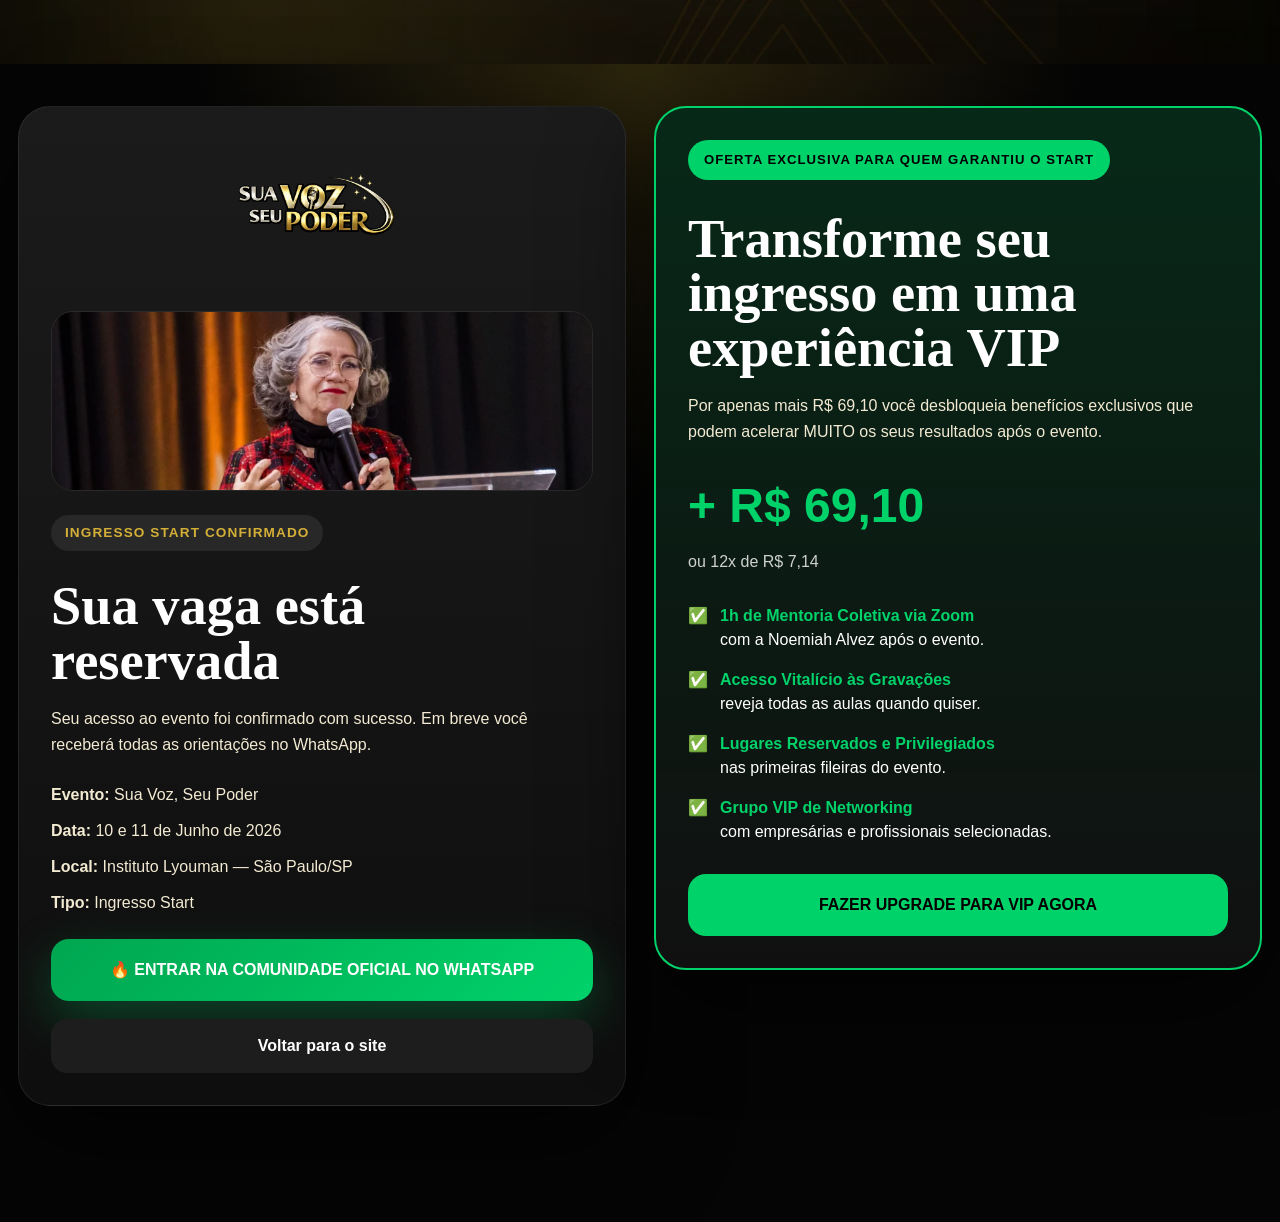
==== commit 66e60e77: "Update ingresso-start.html" ====
--- a/ingresso-start.html
+++ b/ingresso-start.html
@@ -261,6 +261,47 @@
       font-weight:700;
     }
 
+    .whatsapp-community-btn{
+  display:flex;
+  align-items:center;
+  justify-content:center;
+
+  width:100%;
+  min-height:62px;
+
+  margin-top:24px;
+
+  padding:16px 22px;
+
+  border-radius:18px;
+
+  background:
+  linear-gradient(
+    135deg,
+    #00a651,
+    #00d26a
+  );
+
+  color:#fff;
+
+  text-decoration:none;
+
+  font-size:1rem;
+  font-weight:900;
+
+  text-align:center;
+
+  box-shadow:
+  0 18px 50px rgba(0,210,106,.28);
+
+  transition:.25s ease;
+}
+
+.whatsapp-community-btn:hover{
+  transform:translateY(-2px);
+  filter:brightness(1.05);
+}
+
     @media(max-width:920px){
 
       .ticket-layout{
@@ -335,7 +376,14 @@
           </div>
 
         </div>
-
+<a
+  href="https://chat.whatsapp.com/HtW9J4qvWal8yu0ufKUJwl"
+  target="_blank"
+  rel="noopener noreferrer"
+  class="whatsapp-community-btn"
+>
+  🔥 ENTRAR NA COMUNIDADE OFICIAL NO WHATSAPP
+</a>
         <a href="index.html" class="back-button">
           Voltar para o site
         </a>
@@ -405,7 +453,7 @@
         </div>
 
         <a
-          href="#COLE_AQUI_O_LINK_DO_UPSELL"
+          href="https://pay.kiwify.com.br/hM6rnsN"
           class="upsell-button"
           onclick="fbq('track', 'InitiateCheckout');"
         >
--- a/style.css
+++ b/style.css
@@ -131,3 +131,34 @@
   font-weight: 500;
   opacity: 0.85;
 }
+
+/* AJUSTE VSL HORIZONTAL - vídeo depois do HERO */
+.video-feature.horizontal-video {
+  position: relative;
+  width: min(100%, 920px);
+  max-width: 920px;
+  margin: 30px auto 0;
+  aspect-ratio: 16 / 9;
+  border: 1px solid var(--line);
+  border-radius: 28px;
+  overflow: hidden;
+  background: #000;
+  box-shadow: 0 25px 80px rgba(0, 0, 0, .5);
+}
+
+.video-feature.horizontal-video iframe {
+  position: absolute;
+  inset: 0;
+  width: 100%;
+  height: 100%;
+  border: 0;
+  display: block;
+}
+
+@media (max-width: 420px) {
+  .video-feature.horizontal-video {
+    width: 100%;
+    max-width: 100%;
+    border-radius: 22px;
+  }
+}
